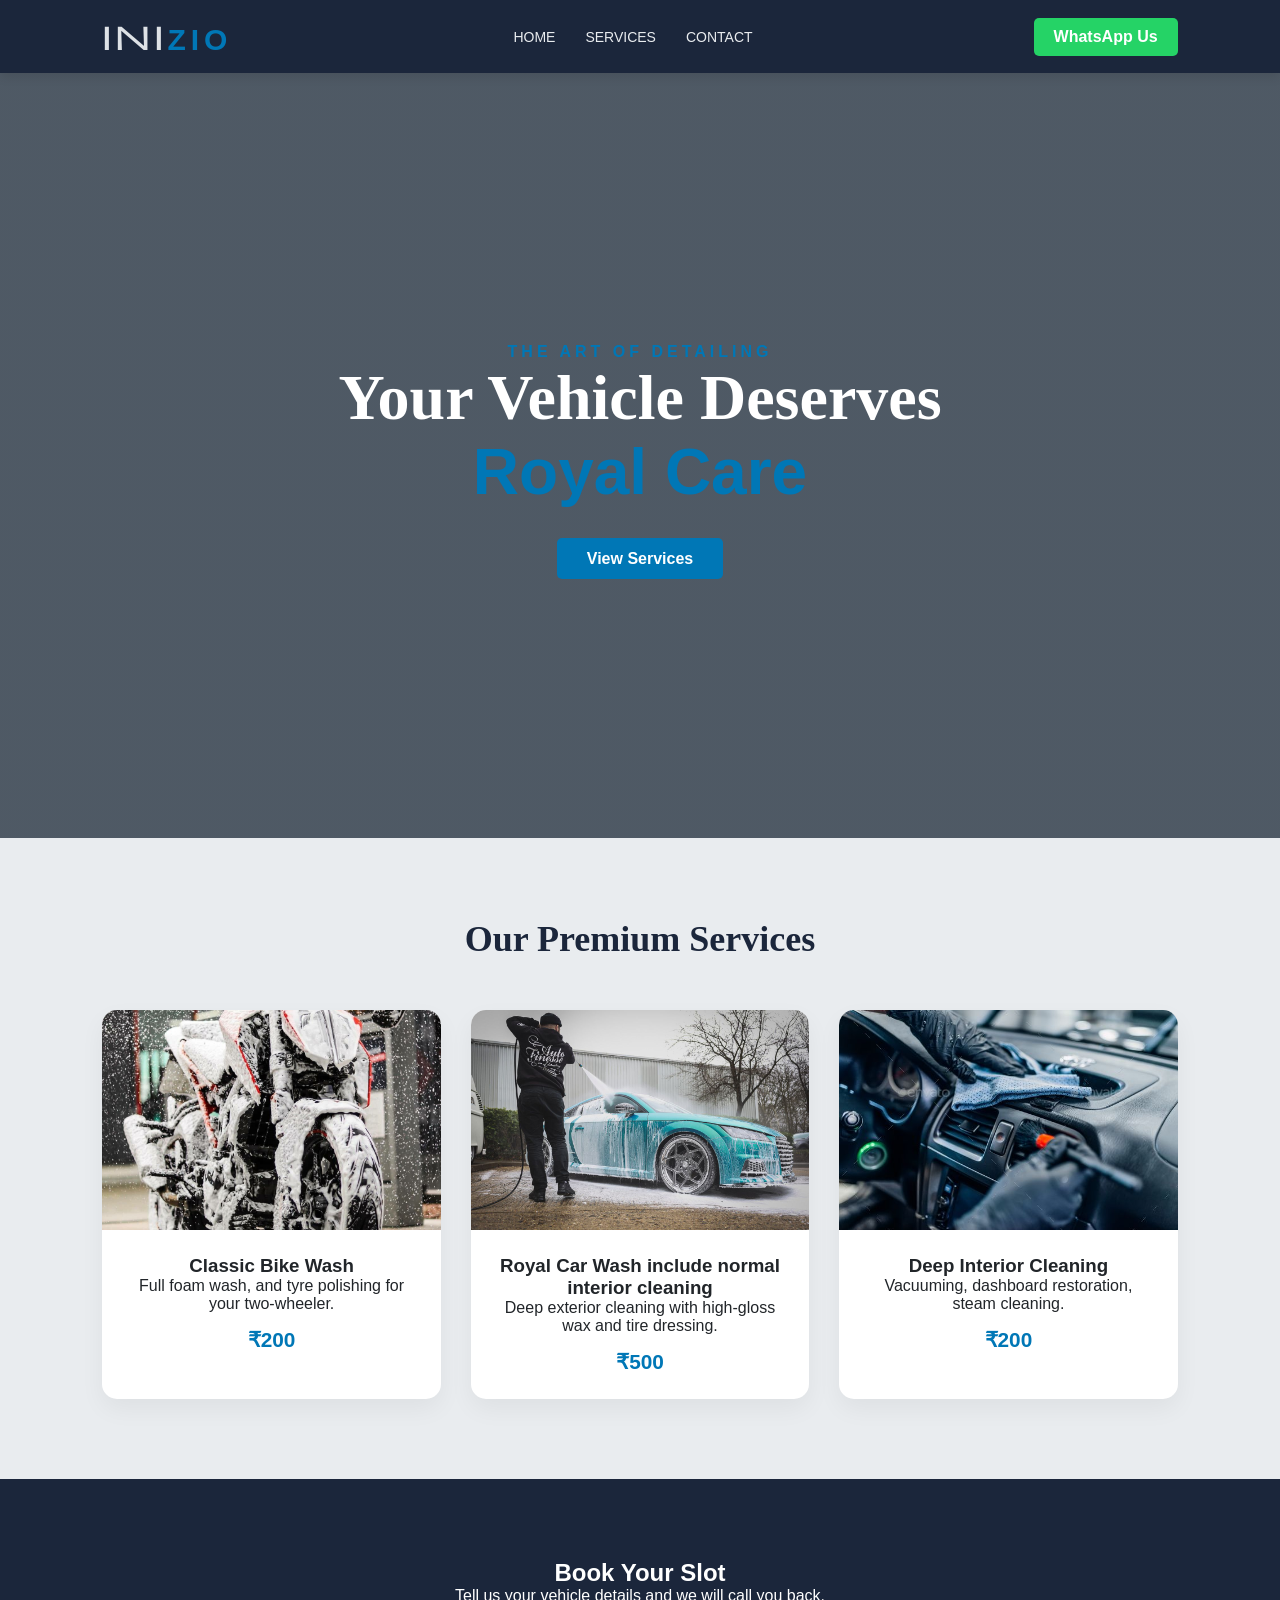
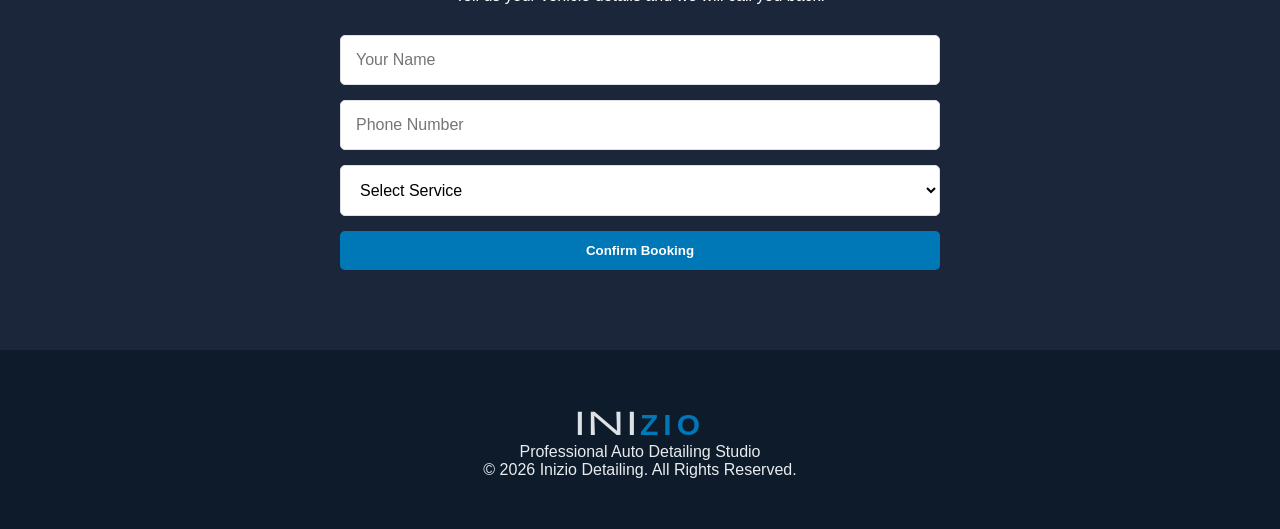
==== index.html @ 65c5e370 "Add files via upload" ====
<!DOCTYPE html>
<html lang="en">
<head>
    <meta charset="UTF-8">
    <meta name="viewport" content="width=device-width, initial-scale=1.0">
    <title>INIZIO | Premium Car & Bike Spa</title>
    <link rel="stylesheet" href="style.css">
   <link href="https://fonts.googleapis.com/css2?family=Michroma&display=swap" rel="stylesheet">
</head>
<body>

    <nav class="headder">
        <a class="logooo" href="#home"><div  class="logo">INI<span>ZIO</span></div></a>
        <ul class="nav-links">
            <li><a href="#home">Home</a></li>
            <li><a href="#services">Services</a></li>
            <li><a href="#contact">Contact</a></li>
        </ul>
        <a href="https://wa.me/919645141508" class="btn-whatsapp">WhatsApp Us</a>
    </nav>

    <header id="home" class="hero">
        <div class="hero-content">
            <p class="tagline">The Art of Detailing</p>
            <h1>Your Vehicle Deserves <br><span>Royal Care</span></h1>
            <div class="hero-btns">
                <a href="#services" class="btn-main">View Services</a>
            </div>
        </div>
    </header>

    <section id="services" class="services">
        <h2 class="section-title">Our Premium Services</h2>
        <div class="service-grid">
            <div class="s-card">
                <div class="s-img bike-img"></div>
                <div class="s-info">
                    <h3>Classic Bike Wash</h3>
                    <p>Full foam wash,  and tyre polishing for your two-wheeler.</p>
                    <span class="price"> ₹200</span>
                </div>
            </div>

            <div class="s-card">
                <div class="s-img car-img"></div>
                <div class="s-info">
                    <h3>Royal Car Wash include normal interior cleaning</h3>
                    <p>Deep exterior cleaning with high-gloss wax and tire dressing.</p>
                    <span class="price"> ₹500</span>
                </div>
            </div>

            <div class="s-card">
                <div class="s-img interior-img"></div>
                <div class="s-info">
                    <h3>Deep Interior Cleaning</h3>
                    <p>Vacuuming, dashboard restoration, steam cleaning.</p>
                    <span class="price"> ₹200</span>
                </div>
            </div>
        </div>
    </section>

   <section id="contact" class="contact">
    <div class="contact-container">
        <h2>Book Your Slot</h2>
        <p>Tell us your vehicle details and we will call you back.</p>
        
        <form id="bookingForm">
            <input type="text" id="userName" placeholder="Your Name" required>
            <input type="tel" id="userPhone" placeholder="Phone Number" required>
            <select id="serviceType" required>
                <option value="" disabled selected>Select Service</option>
                <option value="Bike Spa">Bike Spa</option>
                <option value="Car Wash">Car Wash</option>
                <option value="Interior Cleaning">Interior Cleaning</option>
            </select>
            <button type="submit" class="btn-main">Confirm Booking</button>
        </form>
    </div>
</section>

    <footer>
        <div class="footer-content">
            <div class="logo">INI<span>ZIO</span></div>
            <p>Professional Auto Detailing Studio</p>
            <p>&copy; 2026 Inizio Detailing. All Rights Reserved.</p>
        </div>
    </footer>

    <script src="script.js"></script>
</body>
</html>
---- style.css ----
:root {
    --primary-blue: #1b263b;
    --accent-blue: #415a77;
    --highlight-blue: #0077b6;
    --light-gray: #e9ecef;
    --white: #ffffff;
    --text-main: #212529;
}

* {
    margin: 0; padding: 0; box-sizing: border-box;
    font-family: 'Poppins', sans-serif;
    scroll-behavior: smooth;
}

body { background-color: var(--light-gray); color: var(--text-main); }

nav {
    display: flex; justify-content: space-between; align-items: center;
    padding: 15px 8%; background: var(--primary-blue);
    position: sticky; top: 0; z-index: 1000; box-shadow: 0 4px 10px rgba(0,0,0,0.1);
}
/* Service Card Images */
.bike-img {
    background-image: url('bi.jpg');
}
.logooo{
    text-decoration: none;
}
.car-img {
    background-image: url('ex.jpg');
}

.interior-img {
    background-image: url('in.jpg');
}
/* .logo { font-family: 'Playfair Display', serif; font-size: 30px; font-weight: bold; color: var(--white); letter-spacing: 2px; } */
.logo span { color: var(--highlight-blue); }
.logo { 
    font-family: 'Michroma', sans-serif;
    font-size: 30px;
    letter-spacing: 5px;
    font-weight: bold;
    text-transform: uppercase;
    color: #dee2e6;
}
.nav-links { list-style: none; display: flex; }
.nav-links li { margin: 0 15px; }
.nav-links a { text-decoration: none; color: var(--light-gray); font-size: 14px; text-transform: uppercase; }

.hero {
    height: 85vh;
    background: linear-gradient(rgba(13, 27, 42, 0.7), rgba(13, 27, 42, 0.7)), 
                url('https://images.unsplash.com/photo-1520340356584-f9917d1eea6f?auto=format&fit=crop&w=1500&q=80');
    background-size: cover; background-position: center;
    display: flex; align-items: center; justify-content: center; text-align: center; color: white;
}
.hero-btns{margin-top: 40px;}
.hero h1 { font-family: 'Playfair Display', serif; font-size: 4rem; }
.hero h1 span { color: var(--highlight-blue); }
.tagline { color: var(--highlight-blue); letter-spacing: 4px; text-transform: uppercase; font-weight: bold; }

.btn-main {
    background: var(--highlight-blue); color: var(--white); padding: 12px 30px;
    border-radius: 5px; text-decoration: none; font-weight: bold; border: none; cursor: pointer; transition: 0.3s;
    
}
.btn-main:hover { background: var(--white); color: var(--highlight-blue); }

.btn-whatsapp { background: #25d366; color: white; padding: 10px 20px; text-decoration: none; border-radius: 5px; font-weight: bold; }
.btn-whatsapp:hover{background-color: #ddd; transition: 0.4s ease-in-out; color: #0d1b2a;}
.services { padding: 80px 8%; text-align: center; }
.section-title { font-family: 'Playfair Display', serif; font-size: 36px; margin-bottom: 50px; color: var(--primary-blue); }

.service-grid { display: grid; grid-template-columns: repeat(auto-fit, minmax(300px, 1fr)); gap: 30px; }
.s-card { background: var(--white); border-radius: 15px; overflow: hidden; box-shadow: 0 10px 25px rgba(0,0,0,0.05); transition: 0.3s; }
.s-card:hover { transform: translateY(-10px); }

.s-img { height: 220px; background-size: cover; background-position: center; background-color: #ddd; }

.s-info { padding: 25px; }
.price {  display: block; margin-top: 15px; font-weight: bold; color: var(--highlight-blue); font-size: 1.3rem; }

.contact { padding: 80px 8%; background: var(--primary-blue); color: white; text-align: center; }
.contact-container { max-width: 600px; margin: 0 auto; }

form { margin-top: 30px; display: flex; flex-direction: column; gap: 15px; }
form input, form select { 
    padding: 15px; border-radius: 5px; border: 1px solid #dee2e6; 
    font-size: 16px; outline: none;
}
form select { background-color: white; cursor: pointer; }

footer { padding: 50px; text-align: center; background: #0d1b2a; color: var(--light-gray); }
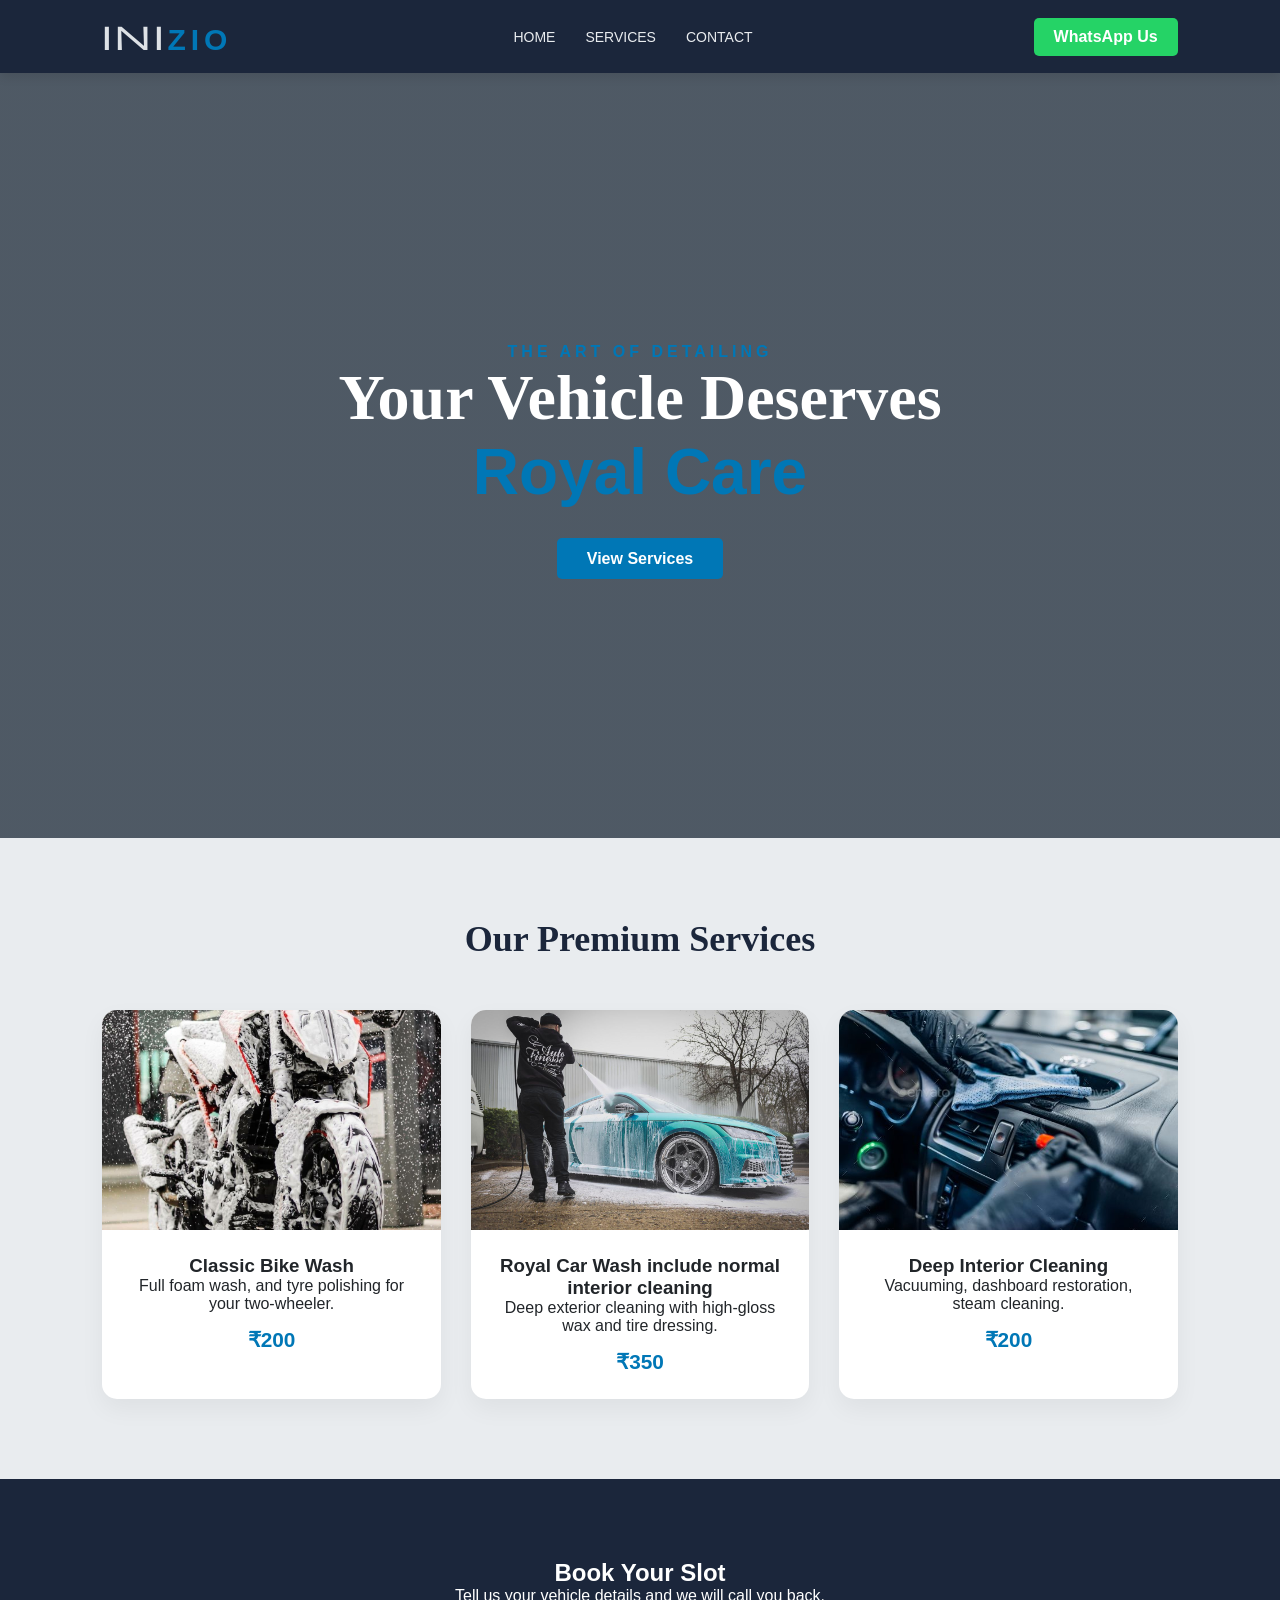
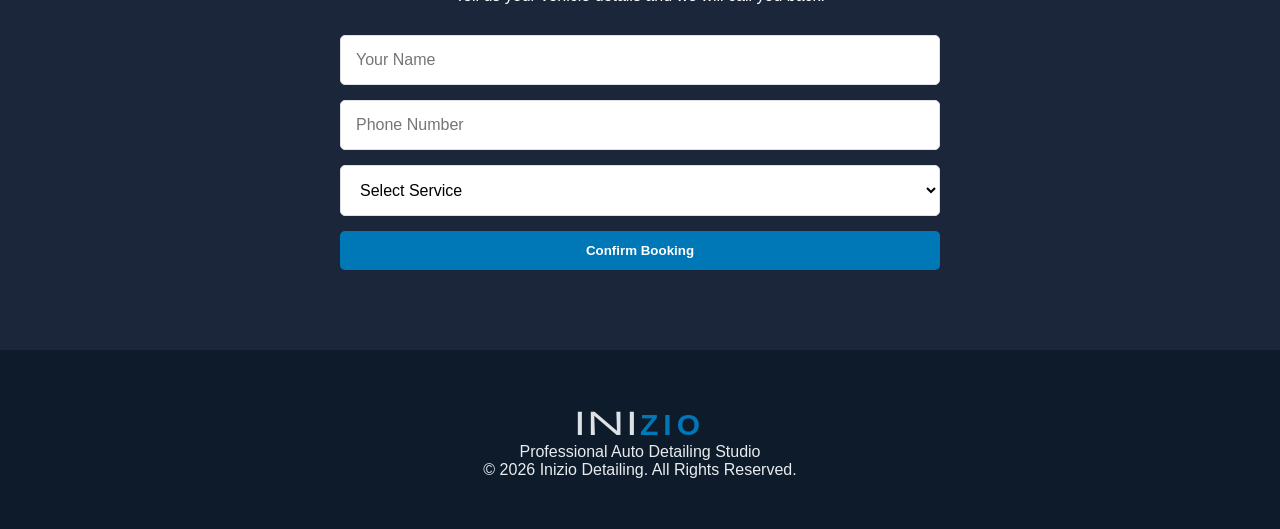
==== commit d9a70fe7: "Add files via upload" ====
--- a/index.html
+++ b/index.html
@@ -46,7 +46,7 @@
                 <div class="s-info">
                     <h3>Royal Car Wash include normal interior cleaning</h3>
                     <p>Deep exterior cleaning with high-gloss wax and tire dressing.</p>
-                    <span class="price"> ₹500</span>
+                    <span class="price"> ₹350</span>
                 </div>
             </div>
 
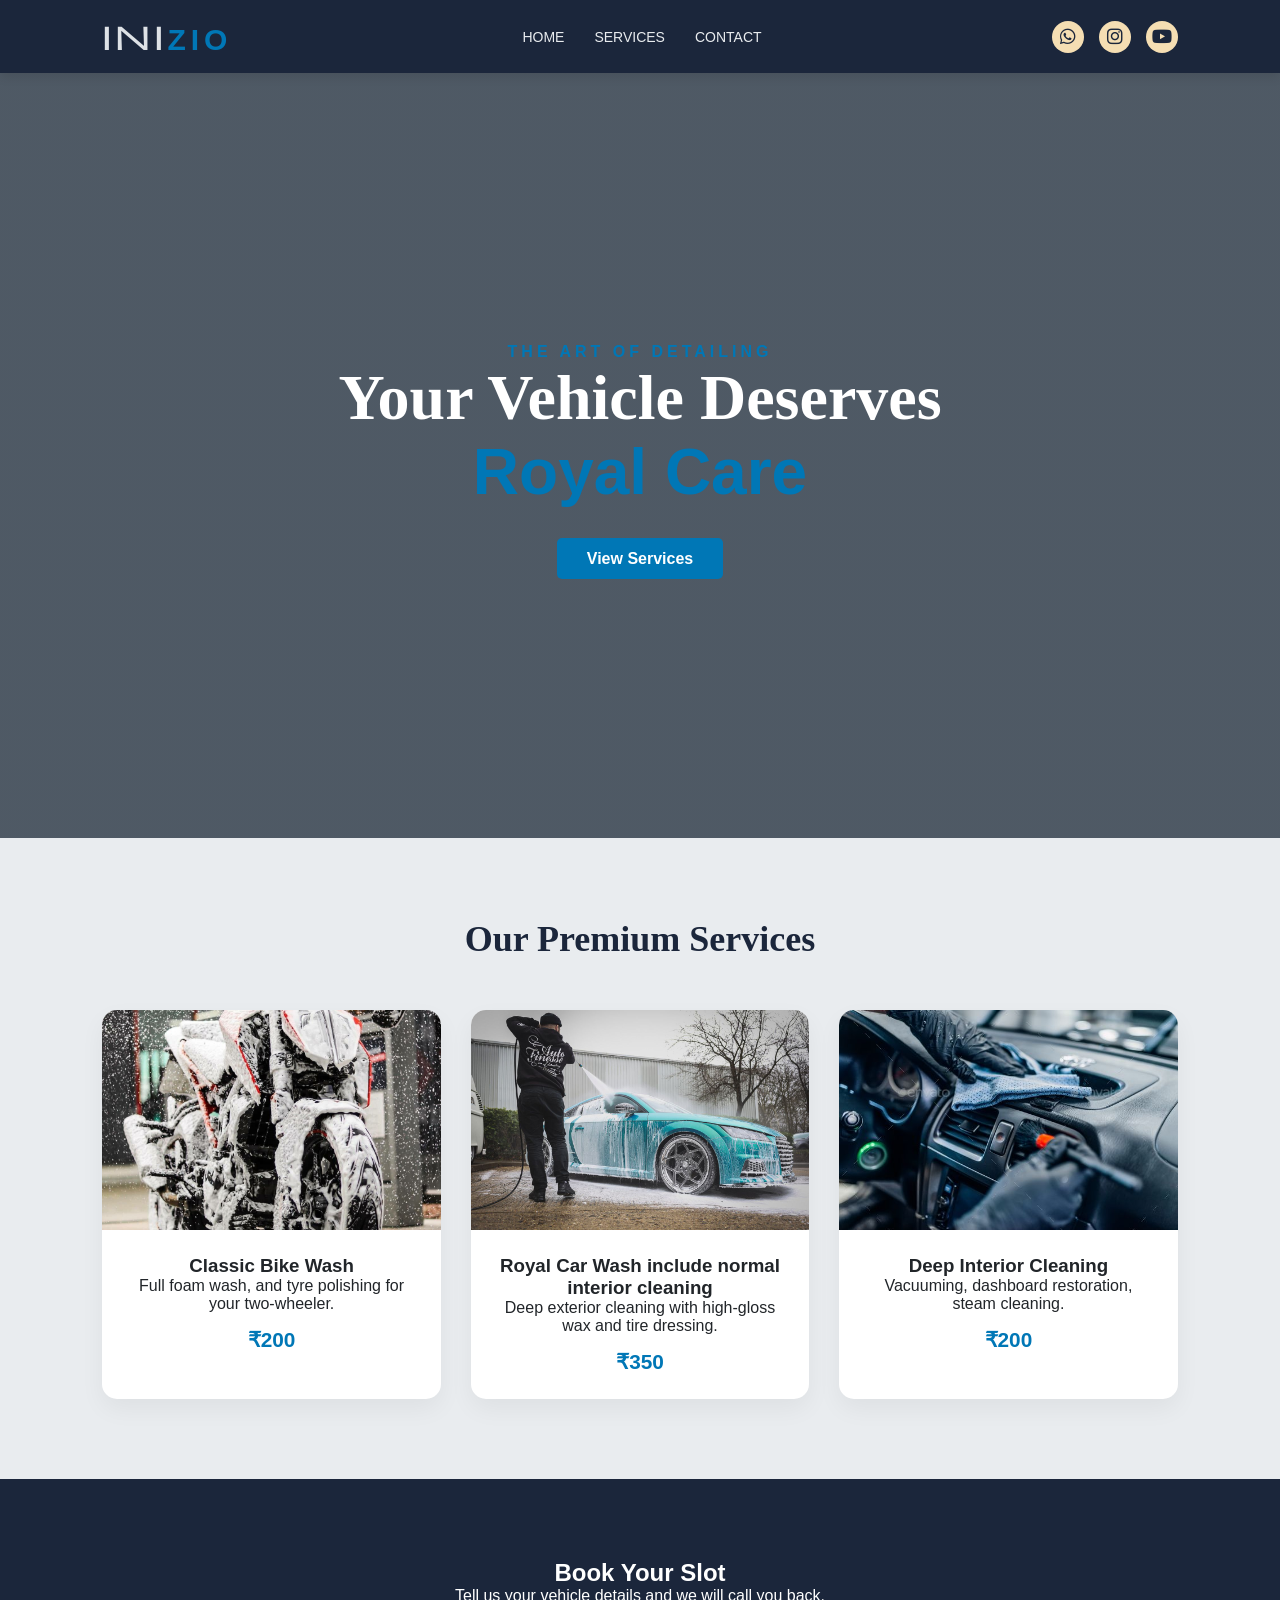
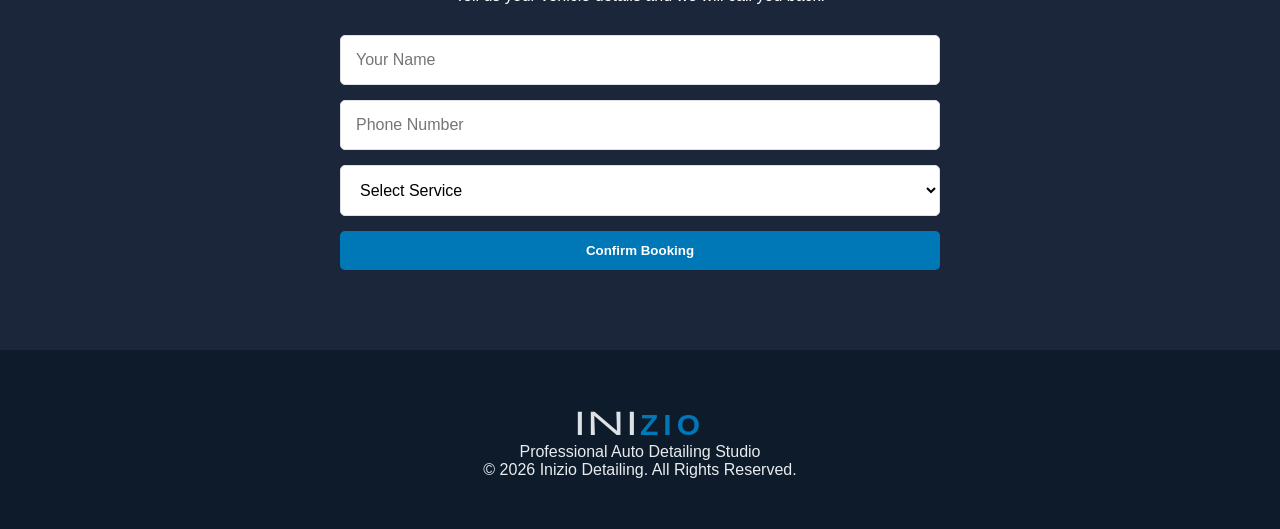
==== commit 79b0b3e8: "Add files via upload" ====
--- a/index.html
+++ b/index.html
@@ -1,11 +1,22 @@
 <!DOCTYPE html>
 <html lang="en">
 <head>
+    <link rel="stylesheet" href="https://cdnjs.cloudflare.com/ajax/libs/font-awesome/6.5.1/css/all.min.css">
+
+    <title>INIZIO WASH | Car & Bike Wash Service</title>
+
+<meta name="description" content="Professional car and bike wash service by INIZIO WASH. Doorstep cleaning, interior & exterior wash.">
+
+<meta name="robots" content="index, follow">
+
     <meta charset="UTF-8">
     <meta name="viewport" content="width=device-width, initial-scale=1.0">
     <title>INIZIO | Premium Car & Bike Spa</title>
     <link rel="stylesheet" href="style.css">
    <link href="https://fonts.googleapis.com/css2?family=Michroma&display=swap" rel="stylesheet">
+   <title>INIZIO WASH – Premium Car & Bike Wash Service Near You</title>
+
+<meta name="google-site-verification" content="r8Vh-QV-bBfyr1VrfVzzOeU2QSpu-hm-eeE9E_0pHeU" />
 </head>
 <body>
 
@@ -16,7 +27,20 @@
             <li><a href="#services">Services</a></li>
             <li><a href="#contact">Contact</a></li>
         </ul>
-        <a href="https://wa.me/919645141508" class="btn-whatsapp">WhatsApp Us</a>
+        <div class="social-icons">
+    <a href="https://wa.me/919645141508" target="_blank" class="whatsapp">
+        <i class="fab fa-whatsapp"></i>
+    </a>
+    <a href="https://www.instagram.com/sinaneeeh__/?hl=en" target="_blank" class="instagram">
+        <i class="fab fa-instagram"></i>
+        
+    </a>
+    <a href="https://www.youtube.com" target="_blank" class="youtube">
+        <i class="fab fa-youtube"></i>
+    </a>
+</div>
+
+        <!-- <a href="https://wa.me/919645141508" class="btn-whatsapp">WhatsApp Us</a> -->
     </nav>
 
     <header id="home" class="hero">
--- a/style.css
+++ b/style.css
@@ -27,6 +27,45 @@
 .logooo{
     text-decoration: none;
 }
+.social-icons {
+    display: flex;
+    gap: 15px;
+}
+
+.social-icons a {
+    width: 32px;
+    height: 32px;
+    background: wheat;
+    color: var(--primary-blue);
+    display: flex;
+    align-items: center;
+    justify-content: center;
+    border-radius: 50%;
+    font-size: 18px;
+    transition: 0.5s ease-in-out;
+    text-decoration: none;
+}
+
+.social-icons a:hover {
+    transform:scale(1.1);
+}
+
+/* Brand colors on hover */
+.social-icons .whatsapp:hover {
+    background: #25D366;
+    color: white;
+}
+
+.social-icons .instagram:hover {
+    background: linear-gradient(45deg, #f09433, #e6683c, #dc2743, #cc2366, #bc1888);
+    color: white;
+}
+
+.social-icons .youtube:hover {
+    background: #FF0000;
+    color: white;
+}
+
 .car-img {
     background-image: url('ex.jpg');
 }
@@ -67,7 +106,7 @@
 }
 .btn-main:hover { background: var(--white); color: var(--highlight-blue); }
 
-.btn-whatsapp { background: #25d366; color: white; padding: 10px 20px; text-decoration: none; border-radius: 5px; font-weight: bold; }
+.btn-whatsapp { background:#BA8E23; color: rgb(0, 0, 0); padding: 10px 20px; text-decoration: none; border-radius: 5px; font-weight: bold; }
 .btn-whatsapp:hover{background-color: #ddd; transition: 0.4s ease-in-out; color: #0d1b2a;}
 .services { padding: 80px 8%; text-align: center; }
 .section-title { font-family: 'Playfair Display', serif; font-size: 36px; margin-bottom: 50px; color: var(--primary-blue); }
